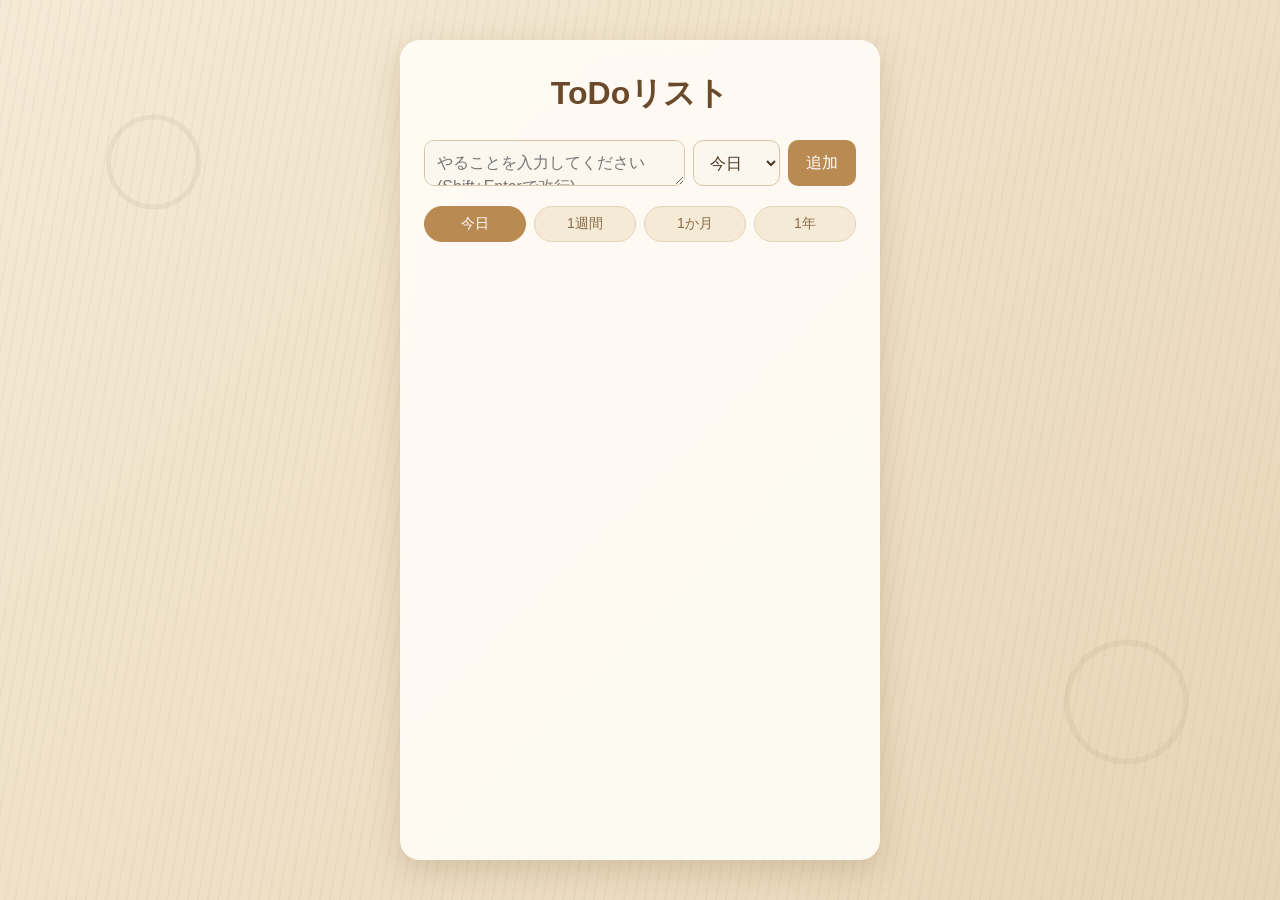
==== index.html @ 0a636d05 "最初のToDoリスト完成" ====
<!DOCTYPE html>
<!-- ↑ このファイルがHTML5であることを宣言するおまじないです -->
<html lang="ja">
<head>
  <meta charset="UTF-8">
  <!-- 文字コードをUTF-8にする設定。これがないと日本語が文字化けします -->

  <meta name="viewport" content="width=device-width, initial-scale=1.0">
  <!-- スマホなどの画面サイズに合わせて表示を調整するための設定 -->

  <title>ToDoリスト</title>
  <!-- ブラウザのタブに表示されるタイトル -->

  <!-- CSS(見た目のデザイン)ファイルを読み込む -->
  <link rel="stylesheet" href="style.css">
</head>
<body>

  <!-- ページ全体を囲む箱(コンテナ)。CSSで中央寄せなどに使う -->
  <div class="container">

    <h1>ToDoリスト</h1>
    <!-- ページの大見出し -->

    <!-- タスクを入力するエリア -->
    <div class="input-area">
      <textarea id="todo-input" placeholder="やることを入力してください(Shift+Enterで改行)" rows="1"></textarea>
      <!-- input から textarea に変更し、複数行の入力に対応した。
           rows="1" は初期の高さの目安(1行分)。
           id="todo-input" はJavaScriptからこの入力欄を見つけるための目印 -->

      <!-- 期間を選ぶプルダウン。タスクと一緒に「いつの期間のタスクか」を保存する -->
      <select id="period-select">
        <option value="today">今日</option>
        <option value="week">1週間</option>
        <option value="month">1か月</option>
        <option value="year">1年</option>
      </select>
      <!-- value(値)は英語にしておき、画面に見せる文字だけ日本語にしています。
           JavaScript側ではこのvalueを使って処理を行います -->

      <button id="add-button">追加</button>
      <!-- id="add-button" はJavaScriptからこのボタンを見つけるための目印 -->
    </div>

    <!-- 期間を切り替えるタブ。クリックすると、その期間のタスクだけ表示される -->
    <div class="tabs" id="tabs">
      <button class="tab-button active" data-period="today">今日</button>
      <button class="tab-button" data-period="week">1週間</button>
      <button class="tab-button" data-period="month">1か月</button>
      <button class="tab-button" data-period="year">1年</button>
    </div>
    <!-- data-period="today" のような「data-〇〇」属性は、
         HTMLに自由な目印(データ)を持たせられる仕組みです。
         JavaScriptから button.dataset.period という形で読み取れます。
         最初は「今日」タブに active クラスをつけて、選択中の見た目にしています -->

    <!-- タスクの一覧を表示するリスト -->
    <ul id="todo-list">
      <!-- ここにJavaScriptがタスクを追加していきます(今は空っぽ) -->
    </ul>

  </div>

  <!-- JavaScript(動きをつけるファイル)を読み込む -->
  <!-- body の一番下に書くことで、HTMLを先に読み込んでからJSを動かせる -->
  <script src="script.js"></script>
</body>
</html>
---- style.css ----
/* ==========================================
   全体の共通設定
   ========================================== */

* {
  /* * は「すべての要素」を意味するセレクタ */
  box-sizing: border-box;
  /* 要素の幅・高さの計算方法を「paddingやborderを含めた合計」にする設定。
     これがないとpaddingを付けたときに幅がずれて計算しにくくなります */
  margin: 0;
  padding: 0;
  /* ブラウザが最初から持っている余白をリセットして、
     自分で指定した余白だけが効くようにする */
}

body {
  font-family: "Hiragino Kaku Gothic ProN", "Yu Gothic", sans-serif;
  /* 日本語が綺麗に表示されるフォントを指定 */

  /* ===== カフェ風の背景 =====
     複数の背景を「重ねて」1つの背景にしています。
     background-image にカンマ区切りで複数指定すると、
     書いた順番で上から重なります(一番上に書いたものが最前面)。
     1・2枚目 → コーヒーの輪染み風の模様(円形グラデーション)
     3枚目    → 木目のような細いストライプ模様
     4枚目    → ベースになるベージュのグラデーション */
  background-image:
    radial-gradient(circle at 12% 18%,
      transparent 42px, rgba(101, 67, 33, 0.07) 43px,
      rgba(101, 67, 33, 0.07) 47px, transparent 48px),
    radial-gradient(circle at 88% 78%,
      transparent 56px, rgba(101, 67, 33, 0.06) 57px,
      rgba(101, 67, 33, 0.06) 62px, transparent 63px),
    repeating-linear-gradient(100deg,
      rgba(139, 111, 71, 0.05) 0px, rgba(139, 111, 71, 0.05) 2px,
      transparent 2px, transparent 10px),
    linear-gradient(135deg, #f5ead6 0%, #e8d5b7 100%);
  /* 輪染み模様は「円の外側は透明→薄茶色の輪→また透明」という
     色の変化を作ることで、ドーナツのような輪っかに見せています。
     木目模様は同じ色を細い間隔で繰り返すことで、
     ストライプ(縞模様)を作っています */

  display: flex;
  justify-content: center;
  /* 画面の横方向の中央に子要素(.container)を寄せる */

  padding: 40px 16px;
  /* 上下40px、左右16pxの余白 */

  min-height: 100vh;
  /* 画面の高さいっぱいまで背景を広げる(コンテンツが少なくても
     下に地の色が見えてしまわないようにするため) */
}

/* ==========================================
   全体を囲む箱
   ========================================== */

.container {
  background-color: rgba(255, 253, 248, 0.9);
  /* 完全な白ではなく、少しクリーム寄りの半透明にすることで
     背景の木目・輪染み模様がうっすら透けて見えるようにする。
     文字の読みやすさを保つため、透明度は控えめ(0.9)にしている */

  backdrop-filter: blur(6px);
  -webkit-backdrop-filter: blur(6px);
  /* カードの背後にある背景模様をぼかして、
     すりガラスのようなやわらかい質感を出す。
     -webkit- が付いた方はSafariなど一部ブラウザ向けの互換記述 */

  border-radius: 20px;
  /* 角を大きめに丸くして、やさしい雰囲気にする */

  box-shadow: 0 10px 30px rgba(139, 111, 71, 0.25);
  /* 影の色を黒ではなく茶色系にすることで、
     カフェらしい温かみのある立体感を出す */

  padding: 32px 24px;
  width: 100%;
  max-width: 480px;
  /* スマホ〜PCまで対応できるよう、最大幅を決めておく */
}

h1 {
  text-align: center;
  color: #6b4a2b;
  /* コーヒーを思わせるブラウン系の文字色 */
  margin-bottom: 24px;
}

/* ==========================================
   入力エリア(テキストボックス + 追加ボタン)
   ========================================== */

.input-area {
  display: flex;
  flex-wrap: wrap;
  /* 入力欄・プルダウン・ボタンが増えたので、
     画面が狭いときは折り返せるようにしておく */
  gap: 8px;
  /* 要素同士のすき間 */
  margin-bottom: 20px;
}

#todo-input {
  flex: 1;
  /* 残りのスペースを全部使って横幅いっぱいに広がる */
  min-width: 160px;
  /* 折り返したときに入力欄が極端に狭くならないようにする最小幅 */

  padding: 10px 12px;
  font-size: 16px;
  color: #4a3826;
  /* 濃いめのブラウンにして文字を読みやすくする */

  background-color: #fbf6ee;
  /* 入力欄も薄いクリーム色にして背景と馴染ませる */

  border: 1px solid #d9c4a3;
  border-radius: 10px;

  /* ===== ここから textarea 化にともなう追加設定 ===== */
  font-family: inherit;
  /* 指定しないとtextareaはブラウザ標準のフォントになってしまうため、
     bodyで指定した日本語フォントを引き継がせる */

  resize: vertical;
  /* ユーザーが手で高さだけ変更できるようにする(横幅は変えさせない) */

  min-height: 44px;
  /* 1行分でも押しやすい高さを確保しておく */

  line-height: 1.5;
  /* 複数行になったときに行間を読みやすくする */
}

#todo-input:focus {
  /* 入力欄をクリックした(フォーカスした)ときのスタイル */
  outline: none;
  border-color: #c8a06a;
  /* カフェらしいキャラメル系の色に */
}

#add-button {
  padding: 10px 18px;
  font-size: 16px;
  color: #ffffff;
  background-color: #b98a52;
  /* カフェオレのようなブラウン系の色 */
  border: none;
  border-radius: 10px;
  cursor: pointer;
  /* マウスを乗せたときに「押せます」という指マークにする */
}

#add-button:hover {
  background-color: #a1723e;
  /* マウスを乗せたときに少し濃い色にして反応をわかりやすく */
}

/* ==========================================
   期間を選ぶプルダウン
   ========================================== */

#period-select {
  padding: 10px 12px;
  font-size: 16px;
  color: #4a3826;
  /* 入力欄と同じ濃いブラウンで文字を読みやすくする */

  background-color: #fbf6ee;
  /* 入力欄と同じクリーム色にして統一感を出す */

  border: 1px solid #d9c4a3;
  border-radius: 10px;
  cursor: pointer;
}

#period-select:focus {
  outline: none;
  border-color: #c8a06a;
  /* 入力欄のフォーカス色と揃える */
}

/* ==========================================
   期間タブ(今日 / 1週間 / 1か月 / 1年)
   ========================================== */

.tabs {
  display: flex;
  flex-wrap: wrap;
  /* 画面が狭いときはタブを折り返して、はみ出さないようにする */
  gap: 8px;
  margin-bottom: 20px;
}

.tab-button {
  flex: 1;
  /* 4つのタブが均等に横幅を分け合う */
  min-width: 70px;
  /* これより狭くなったら折り返す、という目安の最小幅 */

  padding: 8px 10px;
  font-size: 14px;
  color: #8a6d4b;
  /* 未選択タブは少し薄めのブラウン */

  background-color: #f5ead6;
  /* 背景と同系統の薄いベージュ */

  border: 1px solid #e3d3b8;
  border-radius: 20px;
  /* 大きく丸めてピル(錠剤)のような形にする */

  cursor: pointer;
  transition: background-color 0.15s, color 0.15s;
  /* 色の変化を一瞬でなく、少しなめらかにする */
}

.tab-button:hover {
  background-color: #ecdcbd;
}

.tab-button.active {
  /* JavaScriptで選択中のタブに付けられるクラス */
  background-color: #b98a52;
  /* 追加ボタンと同じ濃いブラウンにして「選ばれている」ことを強調 */
  color: #ffffff;
  border-color: #b98a52;
}

/* ==========================================
   タスク一覧
   ========================================== */

#todo-list {
  list-style: none;
  /* リストの先頭につく黒い点(・)を消す */
}

.todo-item {
  display: flex;
  align-items: flex-start;
  /* 複数行のタスクがあると高さが不揃いになるため、
     中央揃えではなく上揃えにして自然に見えるようにする */
  justify-content: space-between;
  /* タスク名を左、削除ボタンを右に配置 */

  padding: 12px 14px;
  margin-bottom: 8px;
  /* カード風に1件ずつ独立させるので、項目同士のすき間をあける */

  background-color: #fbf6ee;
  /* 薄いクリーム色でカードっぽく見せる */

  border-radius: 10px;
  /* 角を丸くして全体のやさしい雰囲気に合わせる */
}

.todo-item:last-child {
  margin-bottom: 0;
  /* 一番下の項目には余分なすき間をつけない */
}

.todo-text {
  flex: 1;
  cursor: pointer;
  /* クリックして完了/未完了を切り替えられることを示す */
  word-break: break-all;
  /* 長い文字列でも横にはみ出さず折り返す */

  white-space: pre-wrap;
  /* 保存されているタスクの文字列に含まれる改行(\n)や連続スペースを
     そのまま画面表示に反映させる設定。
     これがないと、textareaで改行して入力しても
     画面上では1行につながって表示されてしまう */

  line-height: 1.5;
  /* 複数行になったときに読みやすいよう行間を広げる */

  color: #4a3826;
  /* 濃いブラウンにして、クリーム色の背景でも読みやすくする */
}

.todo-item.completed .todo-text {
  /* JavaScriptで "completed" クラスが付いたタスクの見た目 */
  text-decoration: line-through;
  /* 取り消し線 */
  color: #b3a290;
  /* 完了タスクはやわらかいベージュ系のグレーにして目立たなくする */
}

.delete-button {
  margin-left: 12px;
  padding: 6px 10px;
  font-size: 14px;
  color: #ffffff;
  background-color: #d99a8a;
  /* 赤すぎない、カフェの雰囲気に合うテラコッタ系の色 */
  border: none;
  border-radius: 8px;
  cursor: pointer;
}

.delete-button:hover {
  background-color: #c47c6a;
  /* ホバー時は少し濃く */
}

/* ==========================================
   スマートフォン向けの調整
   ========================================== */
/* 画面の横幅が480px以下(だいたいスマホのサイズ)のときだけ
   このブロックの中のスタイルが適用されます */

@media (max-width: 480px) {

  .container {
    padding: 20px 16px;
    /* カードの余白を少し狭くして、画面を有効に使う */
  }

  h1 {
    font-size: 22px;
    /* タイトルの文字を少し小さくする */
  }

  #todo-input,
  #period-select,
  #add-button {
    font-size: 15px;
    /* スマホでも読みやすいが窮屈にならない大きさに調整 */
  }

  .tab-button {
    min-width: 60px;
    font-size: 13px;
    padding: 8px 6px;
    /* タブが4つ並んでも、狭い画面に収まりやすくする */
  }
}
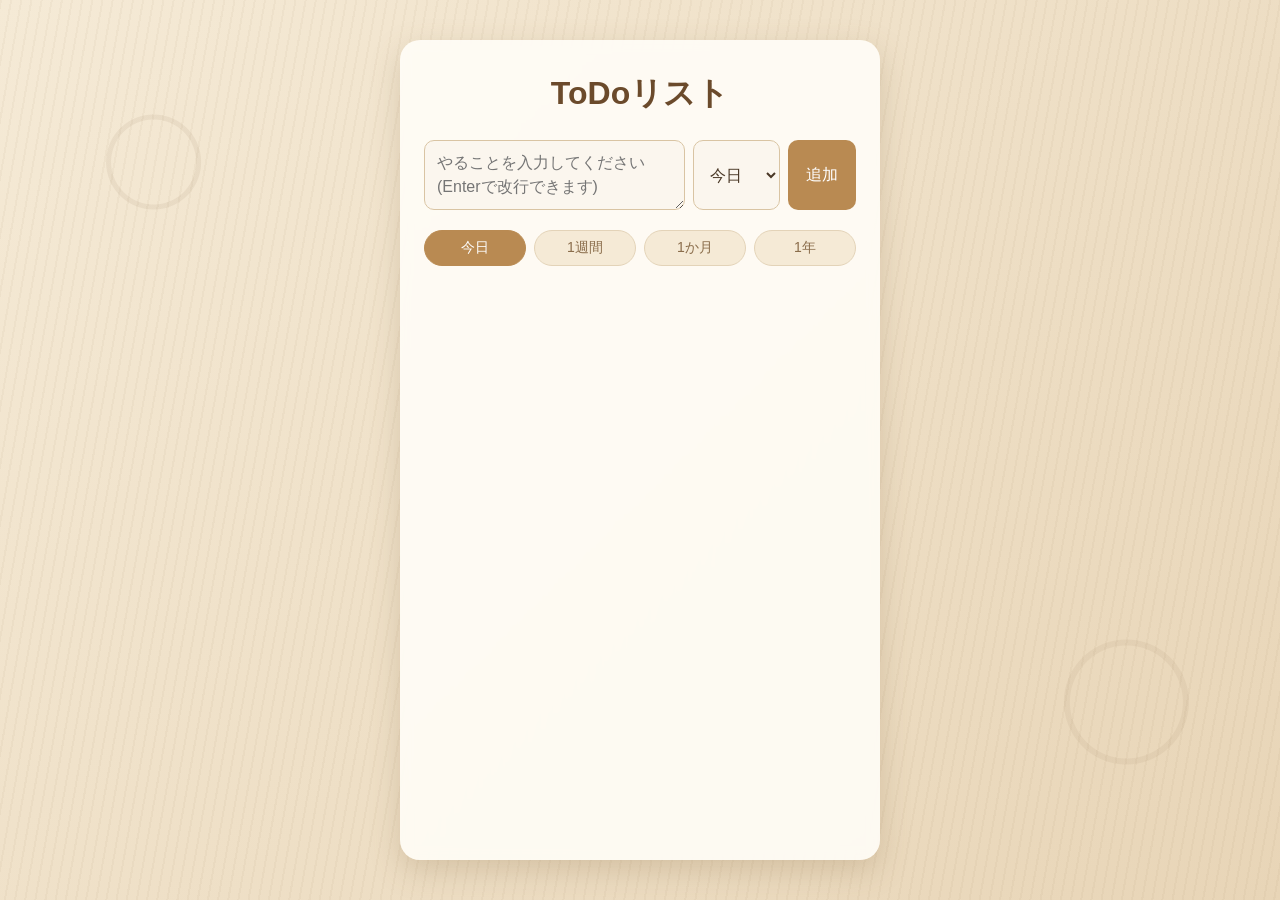
==== commit dc9ea912: "スマホ対応と改行対応" ====
--- a/index.html
+++ b/index.html
@@ -24,9 +24,10 @@
 
     <!-- タスクを入力するエリア -->
     <div class="input-area">
-      <textarea id="todo-input" placeholder="やることを入力してください(Shift+Enterで改行)" rows="1"></textarea>
+      <textarea id="todo-input" placeholder="やることを入力してください(Enterで改行できます)" rows="2"></textarea>
       <!-- input から textarea に変更し、複数行の入力に対応した。
-           rows="1" は初期の高さの目安(1行分)。
+           rows="2" は初期の高さの目安(2行分)。CSSのmin-heightと合わせて
+           最初から少し余裕のある高さで表示されるようにしている。
            id="todo-input" はJavaScriptからこの入力欄を見つけるための目印 -->
 
       <!-- 期間を選ぶプルダウン。タスクと一緒に「いつの期間のタスクか」を保存する -->
--- a/style.css
+++ b/style.css
@@ -127,8 +127,9 @@
   resize: vertical;
   /* ユーザーが手で高さだけ変更できるようにする(横幅は変えさせない) */
 
-  min-height: 44px;
-  /* 1行分でも押しやすい高さを確保しておく */
+  min-height: 64px;
+  /* 複数行の入力やスマホでの指タップを考えて、
+     以前(44px)より少し高さに余裕を持たせた */
 
   line-height: 1.5;
   /* 複数行になったときに行間を読みやすくする */
@@ -326,10 +327,25 @@
   }
 
   #todo-input,
-  #period-select,
+  #period-select {
+    font-size: 16px;
+    /* iPhoneのSafariでは、input/textareaの文字が16px未満だと
+       タップしたときに画面が自動で拡大されてしまう。
+       それを防ぐため、スマホでも16px以上を保つようにしている */
+  }
+
+  #todo-input {
+    min-height: 72px;
+    /* スマホでは指で改行しながら入力しやすいよう、
+       PCよりもさらに少し高さを取っている */
+  }
+
   #add-button {
     font-size: 15px;
-    /* スマホでも読みやすいが窮屈にならない大きさに調整 */
+    width: 100%;
+    /* 横幅いっぱいに広げて、指でも押しやすい大きなボタンにする */
+    padding: 12px 18px;
+    /* 縦方向にも余裕を持たせてタップしやすくする */
   }
 
   .tab-button {
